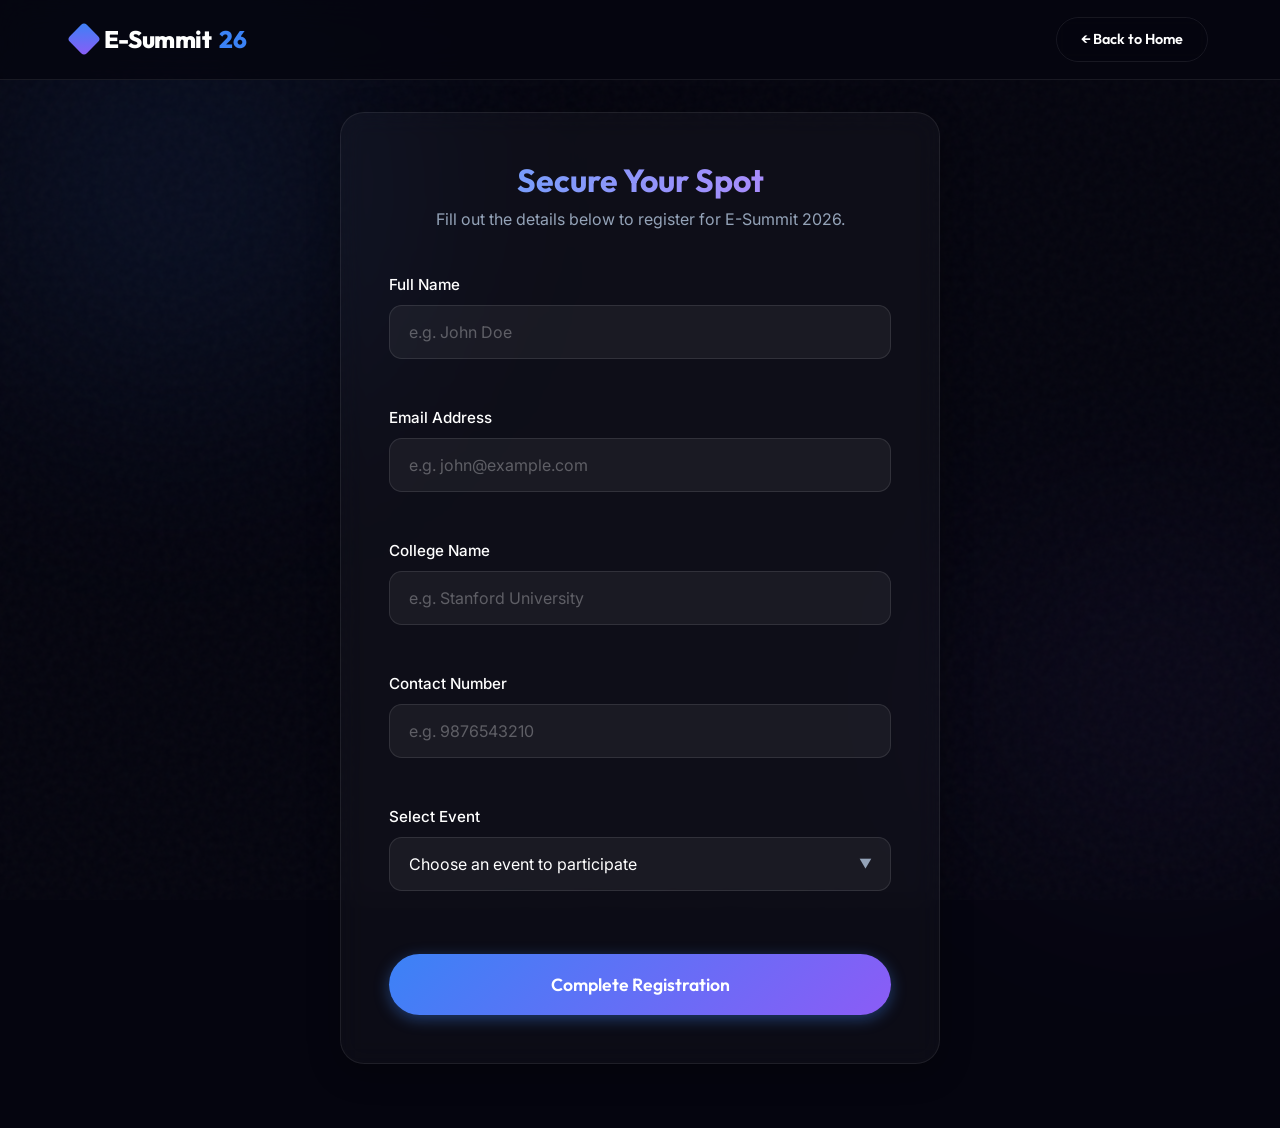
==== registration.html @ 94ea74d1 "Add files via upload" ====
<!DOCTYPE html>
<html lang="en">
<head>
    <meta charset="UTF-8">
    <meta name="viewport" content="width=device-width, initial-scale=1.0">
    <title>Register | E-Summit 2026</title>
    <meta name="description" content="Register for E-Summit 2026 to join the ultimate Entrepreneurship Summit.">
    <link rel="preconnect" href="https://fonts.googleapis.com">
    <link rel="preconnect" href="https://fonts.gstatic.com" crossorigin>
    <link href="https://fonts.googleapis.com/css2?family=Outfit:wght@300;400;500;600;700;800&family=Inter:wght@400;500;600&display=swap" rel="stylesheet">
    <link rel="stylesheet" href="style.css">
    <link rel="stylesheet" href="registration.css">
</head>
<body class="registration-page">
    <!-- Background Elements -->
    <div class="bg-gradient-orb orb-1"></div>
    <div class="bg-gradient-orb orb-2"></div>
    <div class="bg-noise"></div>

    <nav id="navbar" class="scrolled">
        <div class="container nav-container">
            <a href="index.html" class="logo">
                <div class="logo-icon"></div>
                E-Summit<span>26</span>
            </a>
            <a href="index.html" class="btn btn-outline back-btn">
                &larr; Back to Home
            </a>
        </div>
    </nav>

    <main class="registration-main">
        <div class="container form-container-wrapper">
            <div class="glass form-card animate-fade-in">
                <div class="form-header">
                    <h2>Secure Your Spot</h2>
                    <p>Fill out the details below to register for E-Summit 2026.</p>
                </div>

                <div id="successMessage" class="success-message hidden">
                    <div class="success-icon">
                        <svg xmlns="http://www.w3.org/2000/svg" width="48" height="48" fill="currentColor" viewBox="0 0 256 256"><path d="M128,24A104,104,0,1,0,232,128,104.11,104.11,0,0,0,128,24Zm45.66,85.66-56,56a8,8,0,0,1-11.32,0l-24-24a8,8,0,0,1,11.32-11.32L112,148.69l50.34-50.35a8,8,0,0,1,11.32,11.32Z"></path></svg>
                    </div>
                    <h3>Registration Successful!</h3>
                    <p>Thank you for registering for E-Summit 2026. We've sent a confirmation email to you.</p>
                    <a href="index.html" class="btn btn-primary mt-4">Return Home</a>
                </div>

                <form id="registrationForm" class="registration-form" novalidate>
                    <!-- Full Name -->
                    <div class="form-group">
                        <label for="fullName">Full Name</label>
                        <input type="text" id="fullName" name="fullName" placeholder="e.g. John Doe" autocomplete="name">
                        <span class="error-msg" id="fullNameError"></span>
                    </div>

                    <!-- Email Address -->
                    <div class="form-group">
                        <label for="email">Email Address</label>
                        <input type="email" id="email" name="email" placeholder="e.g. john@example.com" autocomplete="email">
                        <span class="error-msg" id="emailError"></span>
                    </div>

                    <!-- College Name -->
                    <div class="form-group">
                        <label for="college">College Name</label>
                        <input type="text" id="college" name="college" placeholder="e.g. Stanford University">
                        <span class="error-msg" id="collegeError"></span>
                    </div>

                    <!-- Contact Number -->
                    <div class="form-group">
                        <label for="contact">Contact Number</label>
                        <input type="tel" id="contact" name="contact" placeholder="e.g. 9876543210" maxlength="10">
                        <span class="error-msg" id="contactError"></span>
                    </div>

                    <!-- Event Selection -->
                    <div class="form-group">
                        <label for="eventSelect">Select Event</label>
                        <div class="custom-select-wrapper">
                            <select id="eventSelect" name="eventSelect">
                                <option value="" disabled selected>Choose an event to participate</option>
                                <option value="startup_pitching">Startup Pitching</option>
                                <option value="workshop">Workshop</option>
                                <option value="networking">Networking Session</option>
                                <option value="competition">Competition</option>
                            </select>
                        </div>
                        <span class="error-msg" id="eventSelectError"></span>
                    </div>

                    <button type="submit" class="btn btn-primary submit-btn">Complete Registration</button>
                </form>
            </div>
        </div>
    </main>

    <script src="registration.js"></script>
</body>
</html>
---- style.css ----
/* CSS Variables for Theming */
:root {
    --bg-color: #05050f;
    --text-primary: #ffffff;
    --text-secondary: #94a3b8;
    --primary-color: #3b82f6;
    --secondary-color: #8b5cf6;
    --accent-color: #d946ef;
    
    --gradient-1: linear-gradient(135deg, var(--primary-color), var(--secondary-color));
    --gradient-2: linear-gradient(135deg, var(--secondary-color), var(--accent-color));
    --gradient-text: linear-gradient(to right, #60a5fa, #c084fc);
    
    --glass-bg: rgba(255, 255, 255, 0.03);
    --glass-border: rgba(255, 255, 255, 0.08);
    --glass-hover: rgba(255, 255, 255, 0.08);
    
    --font-heading: 'Outfit', sans-serif;
    --font-body: 'Inter', sans-serif;
    
    --nav-height: 80px;
}

/* Reset & Base Styles */
* {
    margin: 0;
    padding: 0;
    box-sizing: border-box;
}

html {
    scroll-behavior: smooth;
    font-size: 16px;
}

body {
    font-family: var(--font-body);
    background-color: var(--bg-color);
    color: var(--text-primary);
    line-height: 1.6;
    overflow-x: hidden;
    position: relative;
}

a {
    text-decoration: none;
    color: inherit;
}

ul {
    list-style: none;
}

img {
    max-width: 100%;
    height: auto;
    display: block;
}

/* Background Effects */
.bg-gradient-orb {
    position: absolute;
    border-radius: 50%;
    filter: blur(120px);
    z-index: -1;
    opacity: 0.5;
}

.orb-1 {
    top: -10%;
    left: -10%;
    width: 600px;
    height: 600px;
    background: radial-gradient(circle, rgba(59, 130, 246, 0.3) 0%, rgba(5, 5, 15, 0) 70%);
    animation: float 8s ease-in-out infinite;
}

.orb-2 {
    top: 40%;
    right: -10%;
    width: 500px;
    height: 500px;
    background: radial-gradient(circle, rgba(139, 92, 246, 0.2) 0%, rgba(5, 5, 15, 0) 70%);
    animation: float 10s ease-in-out infinite;
    animation-delay: 1s;
}

.bg-noise {
    position: fixed;
    top: 0;
    left: 0;
    width: 100%;
    height: 100%;
    background: url('data:image/svg+xml,%3Csvg viewBox="0 0 200 200" xmlns="http://www.w3.org/2000/svg"%3E%3Cfilter id="noiseFilter"%3E%3CfeTurbulence type="fractalNoise" baseFrequency="0.65" numOctaves="3" stitchTiles="stitch"/%3E%3C/filter%3E%3Crect width="100%25" height="100%25" filter="url(%23noiseFilter)"/%3E%3C/svg%3E');
    opacity: 0.03;
    z-index: -1;
    pointer-events: none;
}

/* Layout Utilities */
.container {
    max-width: 1200px;
    margin: 0 auto;
    padding: 0 2rem;
}

.section-padding {
    padding: 6rem 0;
}

.glass {
    background: var(--glass-bg);
    backdrop-filter: blur(12px);
    -webkit-backdrop-filter: blur(12px);
    border: 1px solid var(--glass-border);
    border-radius: 1.5rem;
    box-shadow: 0 8px 32px 0 rgba(0, 0, 0, 0.3);
}

.gradient-text {
    background: var(--gradient-text);
    -webkit-background-clip: text;
    -webkit-text-fill-color: transparent;
    background-clip: text;
}

/* Typography */
h1, h2, h3, h4 {
    font-family: var(--font-heading);
    font-weight: 700;
    line-height: 1.2;
}

.section-header {
    text-align: center;
    margin-bottom: 4rem;
}

.section-title {
    font-size: 2.5rem;
    margin-bottom: 1rem;
}

.section-subtitle {
    color: var(--text-secondary);
    font-size: 1.1rem;
}

/* Buttons */
.btn {
    display: inline-flex;
    align-items: center;
    justify-content: center;
    padding: 0.8rem 2rem;
    font-family: var(--font-heading);
    font-weight: 600;
    border-radius: 2rem;
    transition: all 0.3s ease;
    cursor: pointer;
    font-size: 1rem;
    border: none;
}

.btn-primary {
    background: var(--gradient-1);
    color: white;
    box-shadow: 0 4px 15px rgba(59, 130, 246, 0.4);
}

.btn-primary:hover {
    transform: translateY(-3px) scale(1.05);
    box-shadow: 0 8px 25px rgba(59, 130, 246, 0.8);
}

.btn-outline {
    background: transparent;
    color: var(--text-primary);
    border: 1px solid var(--glass-border);
    backdrop-filter: blur(4px);
}

.btn-outline:hover {
    background: var(--glass-hover);
    transform: translateY(-3px) scale(1.05);
}

.btn-large {
    padding: 1rem 3rem;
    font-size: 1.1rem;
}

/* Navbar */
nav {
    position: fixed;
    top: 0;
    left: 0;
    width: 100%;
    height: var(--nav-height);
    z-index: 1000;
    transition: all 0.3s ease;
}

nav.scrolled {
    background: rgba(5, 5, 15, 0.8);
    backdrop-filter: blur(16px);
    border-bottom: 1px solid var(--glass-border);
}

.nav-container {
    display: flex;
    justify-content: space-between;
    align-items: center;
    height: 100%;
}

.logo {
    display: flex;
    align-items: center;
    gap: 0.5rem;
    font-family: var(--font-heading);
    font-size: 1.5rem;
    font-weight: 800;
    letter-spacing: -0.5px;
    transition: all 0.3s ease;
}

.logo:hover {
    transform: scale(1.05);
}

.logo span {
    color: var(--primary-color);
}

.logo-icon {
    width: 24px;
    height: 24px;
    background: var(--gradient-1);
    border-radius: 4px;
    transform: rotate(45deg);
    transition: all 0.3s ease;
}

.logo:hover .logo-icon {
    animation: rotate 2s linear infinite;
}

.nav-links {
    display: flex;
    gap: 2.5rem;
}

.nav-link {
    font-size: 0.95rem;
    font-weight: 500;
    color: var(--text-secondary);
    transition: color 0.3s ease;
    position: relative;
}

.nav-link:hover, .nav-link.active {
    color: var(--text-primary);
}

.nav-link::after {
    content: '';
    position: absolute;
    bottom: -4px;
    left: 0;
    width: 0%;
    height: 2px;
    background: var(--primary-color);
    transition: width 0.4s cubic-bezier(0.16, 1, 0.3, 1);
}

.nav-link:hover::after, .nav-link.active::after {
    width: 100%;
}

.hamburger {
    display: none;
    cursor: pointer;
    flex-direction: column;
    gap: 6px;
}

.hamburger .bar {
    width: 28px;
    height: 2px;
    background-color: var(--text-primary);
    transition: all 0.3s ease;
}

/* Hero Section */
.hero {
    min-height: 100vh;
    display: flex;
    align-items: center;
    position: relative;
    padding-top: var(--nav-height);
}

.hero-content {
    max-width: 800px;
    margin: 0 auto;
    text-align: center;
}

.badge {
    display: inline-block;
    padding: 0.4rem 1.2rem;
    background: var(--glass-bg);
    border: 1px solid var(--glass-border);
    border-radius: 2rem;
    font-size: 0.85rem;
    font-weight: 600;
    color: var(--primary-color);
    margin-bottom: 1.5rem;
    text-transform: uppercase;
    letter-spacing: 1px;
    animation: fadeInUp 0.8s cubic-bezier(0.16, 1, 0.3, 1);
}

.hero-title {
    font-size: clamp(3rem, 8vw, 5.5rem);
    margin-bottom: 0.5rem;
    letter-spacing: -1px;
    animation: slideInUp 1s cubic-bezier(0.16, 1, 0.3, 1);
}

@keyframes slideInUp {
    from {
        opacity: 0;
        transform: translateY(30px);
    }
    to {
        opacity: 1;
        transform: translateY(0);
    }
}

.hero-tagline {
    font-size: clamp(1.5rem, 4vw, 2.5rem);
    color: var(--text-secondary);
    font-weight: 400;
    margin-bottom: 1.5rem;
}

.hero-desc {
    font-size: 1.1rem;
    color: var(--text-secondary);
    margin-bottom: 2.5rem;
    max-width: 600px;
    margin-left: auto;
    margin-right: auto;
}

.hero-buttons {
    display: flex;
    gap: 1rem;
    justify-content: center;
}

/* About Section */
.about-grid {
    display: grid;
    grid-template-columns: repeat(auto-fit, minmax(300px, 1fr));
    gap: 2rem;
}

.about-card {
    padding: 2.5rem;
    transition: transform 0.3s ease, background 0.3s ease, box-shadow 0.3s ease;
}

.about-card:hover {
    transform: translateY(-8px);
    background: var(--glass-hover);
    box-shadow: 0 10px 30px rgba(59, 130, 246, 0.2);
}

.about-icon {
    width: 60px;
    height: 60px;
    background: rgba(59, 130, 246, 0.1);
    color: var(--primary-color);
    border-radius: 12px;
    display: flex;
    align-items: center;
    justify-content: center;
    margin-bottom: 1.5rem;
    transition: all 0.3s ease;
}

.about-card:hover .about-icon {
    background: rgba(59, 130, 246, 0.2);
    animation: float 2s ease-in-out infinite;
}

.about-card h3 {
    font-size: 1.5rem;
    margin-bottom: 1rem;
}

.about-card p {
    color: var(--text-secondary);
}

/* Highlights Section */
.highlights-grid {
    display: grid;
    grid-template-columns: repeat(auto-fit, minmax(250px, 1fr));
    gap: 2rem;
}

.highlight-card {
    padding: 2.5rem 2rem;
    text-align: center;
    transition: all 0.3s ease;
}

.highlight-card:hover {
    transform: translateY(-12px);
    border-color: rgba(139, 92, 246, 0.3);
    box-shadow: 0 15px 50px rgba(139, 92, 246, 0.2);
}

.highlight-icon {
    width: 80px;
    height: 80px;
    margin: 0 auto 1.5rem;
    background: var(--gradient-2);
    border-radius: 50%;
    display: flex;
    align-items: center;
    justify-content: center;
    color: white;
    transition: all 0.6s ease;
}

.highlight-card:hover .highlight-icon {
    transform: rotate(360deg) scale(1.1);
}

.highlight-card h3 {
    margin-bottom: 1rem;
    font-size: 1.3rem;
}

.highlight-card p {
    color: var(--text-secondary);
    font-size: 0.95rem;
}

/* Speakers Section */
.speakers-grid {
    display: grid;
    grid-template-columns: repeat(auto-fit, minmax(260px, 1fr));
    gap: 2rem;
}

.speaker-card {
    overflow: hidden;
    transition: transform 0.3s ease, box-shadow 0.3s ease;
}

.speaker-card:hover {
    transform: translateY(-8px);
    box-shadow: 0 15px 40px rgba(139, 92, 246, 0.15);
}

.speaker-img-wrapper {
    height: 300px;
    width: 100%;
    background: rgba(255, 255, 255, 0.05);
    position: relative;
    overflow: hidden;
}

.speaker-placeholder {
    width: 100%;
    height: 100%;
    background-size: cover;
    background-position: center;
    transition: transform 0.5s ease;
}

/* Placeholder backgrounds (Since no real images are provided) */
.img-placeholder-1 { background-image: linear-gradient(to bottom, transparent, rgba(5,5,15,0.8)), url('https://images.unsplash.com/photo-1560250097-0b93528c311a?auto=format&fit=crop&q=80&w=400&h=500'); }
.img-placeholder-2 { background-image: linear-gradient(to bottom, transparent, rgba(5,5,15,0.8)), url('https://images.unsplash.com/photo-1573496359142-b8d87734a5a2?auto=format&fit=crop&q=80&w=400&h=500'); }
.img-placeholder-3 { background-image: linear-gradient(to bottom, transparent, rgba(5,5,15,0.8)), url('https://images.unsplash.com/photo-1519085360753-af0119f7cbe7?auto=format&fit=crop&q=80&w=400&h=500'); }
.img-placeholder-4 { background-image: linear-gradient(to bottom, transparent, rgba(5,5,15,0.8)), url('https://images.unsplash.com/photo-1580489944761-15a19d654956?auto=format&fit=crop&q=80&w=400&h=500'); }


.speaker-card:hover .speaker-placeholder {
    transform: scale(1.05);
}

.speaker-info {
    padding: 1.5rem;
}

.speaker-info h3 {
    font-size: 1.25rem;
    margin-bottom: 0.2rem;
}

.speaker-designation {
    color: var(--primary-color);
    font-size: 0.9rem;
    font-weight: 500;
    margin-bottom: 0.8rem;
}

.speaker-desc {
    color: var(--text-secondary);
    font-size: 0.9rem;
}

/* Timeline Section */
.timeline {
    position: relative;
    max-width: 800px;
    margin: 0 auto;
}

.timeline::before {
    content: '';
    position: absolute;
    top: 0;
    left: 20px;
    height: 100%;
    width: 2px;
    background: var(--glass-border);
}

.timeline-item {
    position: relative;
    padding-left: 60px;
    margin-bottom: 3rem;
}

.timeline-item:last-child {
    margin-bottom: 0;
}

.timeline-dot {
    position: absolute;
    left: 12px;
    top: 5px;
    width: 18px;
    height: 18px;
    background: var(--bg-color);
    border: 3px solid var(--secondary-color);
    border-radius: 50%;
    z-index: 2;
    box-shadow: 0 0 10px rgba(139, 92, 246, 0.5);
    animation: glow 2s ease-in-out infinite;
}

.timeline-content {
    padding: 1.5rem;
}

.timeline-time {
    display: inline-block;
    color: var(--accent-color);
    font-size: 0.85rem;
    font-weight: 600;
    margin-bottom: 0.5rem;
    letter-spacing: 1px;
    text-transform: uppercase;
}

.timeline-content h3 {
    font-size: 1.25rem;
    margin-bottom: 0.5rem;
}

.timeline-content p {
    color: var(--text-secondary);
}

/* Statistics Section */
.stats-grid {
    display: grid;
    grid-template-columns: repeat(auto-fit, minmax(200px, 1fr));
    gap: 2rem;
}

.stat-card {
    padding: 2.5rem 1.5rem;
    text-align: center;
}

.stat-number {
    display: inline-block;
    font-size: 3.5rem;
    font-weight: 800;
    background: var(--gradient-1);
    -webkit-background-clip: text;
    -webkit-text-fill-color: transparent;
    background-clip: text;
    line-height: 1;
}

.stat-plus {
    font-size: 2.5rem;
    font-weight: 800;
    color: var(--primary-color);
}

.stat-label {
    margin-top: 0.5rem;
    color: var(--text-secondary);
    font-size: 1.1rem;
    font-weight: 500;
}

/* CTA Section */
.cta-box {
    text-align: center;
    padding: 4rem 2rem;
    position: relative;
    overflow: hidden;
}

.cta-box::before {
    content: '';
    position: absolute;
    top: -50%;
    left: -50%;
    width: 200%;
    height: 200%;
    background: radial-gradient(circle, rgba(217, 70, 239, 0.1) 0%, transparent 50%);
    z-index: -1;
    animation: float 8s ease-in-out infinite;
}

.cta-box h2 {
    font-size: 2.5rem;
    margin-bottom: 1rem;
}

.cta-box p {
    color: var(--text-secondary);
    font-size: 1.1rem;
    margin-bottom: 2rem;
    max-width: 600px;
    margin-left: auto;
    margin-right: auto;
}

/* Footer */
.footer {
    background: rgba(0, 0, 0, 0.3);
    border-top: 1px solid var(--glass-border);
    padding: 4rem 0 2rem;
}

.footer-top {
    display: grid;
    grid-template-columns: repeat(auto-fit, minmax(250px, 1fr));
    gap: 3rem;
    margin-bottom: 3rem;
}

.footer-brand h2 {
    font-size: 2rem;
    margin-bottom: 0.5rem;
}

.footer-brand p {
    color: var(--text-secondary);
}

.footer-contact h3, .footer-social h3 {
    font-size: 1.2rem;
    margin-bottom: 1rem;
}

.footer-contact p {
    color: var(--text-secondary);
    margin-bottom: 0.5rem;
}

.footer-contact a:hover {
    color: var(--primary-color);
}

.social-icons {
    display: flex;
    gap: 1rem;
}

.social-icon {
    width: 40px;
    height: 40px;
    border-radius: 50%;
    background: var(--glass-bg);
    border: 1px solid var(--glass-border);
    display: flex;
    align-items: center;
    justify-content: center;
    color: var(--text-secondary);
    transition: all 0.3s ease;
}

.social-icon:hover {
    color: white;
    background: var(--gradient-1);
    border-color: transparent;
    transform: translateY(-5px) scale(1.1);
    animation: bounce 0.6s ease-out;
}

.footer-bottom {
    text-align: center;
    padding-top: 2rem;
    border-top: 1px solid var(--glass-border);
    color: var(--text-secondary);
    font-size: 0.9rem;
}

/* Keyframe Animations */
@keyframes fadeInUp {
    from {
        opacity: 0;
        transform: translateY(40px);
    }
    to {
        opacity: 1;
        transform: translateY(0);
    }
}

@keyframes slideInLeft {
    from {
        opacity: 0;
        transform: translateX(-40px);
    }
    to {
        opacity: 1;
        transform: translateX(0);
    }
}

@keyframes slideInRight {
    from {
        opacity: 0;
        transform: translateX(40px);
    }
    to {
        opacity: 1;
        transform: translateX(0);
    }
}

@keyframes float {
    0%, 100% {
        transform: translateY(0px);
    }
    50% {
        transform: translateY(-20px);
    }
}

@keyframes floatSlow {
    0%, 100% {
        transform: translateY(0px);
    }
    50% {
        transform: translateY(-15px);
    }
}

@keyframes pulse {
    0%, 100% {
        opacity: 1;
    }
    50% {
        opacity: 0.7;
    }
}

@keyframes rotate360 {
    from {
        transform: rotate(0deg);
    }
    to {
        transform: rotate(360deg);
    }
}

@keyframes glow {
    0%, 100% {
        box-shadow: 0 0 10px rgba(59, 130, 246, 0.5);
    }
    50% {
        box-shadow: 0 0 20px rgba(59, 130, 246, 0.8);
    }
}

@keyframes scaleIn {
    from {
        opacity: 0;
        transform: scale(0.9);
    }
    to {
        opacity: 1;
        transform: scale(1);
    }
}

@keyframes bounce {
    0%, 100% {
        transform: translateY(0);
    }
    50% {
        transform: translateY(-10px);
    }
}

@keyframes shimmer {
    0% {
        background-position: -1000px 0;
    }
    100% {
        background-position: 1000px 0;
    }
}

/* Animations Classes */
.animate-on-scroll {
    opacity: 0;
    visibility: hidden;
    transition: all 0.8s cubic-bezier(0.16, 1, 0.3, 1);
    will-change: transform, opacity;
}

.animate-on-scroll.is-visible {
    opacity: 1;
    visibility: visible;
}

.fade-in {
    transform: translateY(20px);
}

.fade-in.is-visible {
    transform: translateY(0);
}

.slide-up {
    transform: translateY(40px);
}

.slide-up.is-visible {
    transform: translateY(0);
}

.scale-up {
    transform: scale(0.9);
}

.scale-up.is-visible {
    transform: scale(1);
}

/* Additional Animation Classes */
.float {
    animation: float 3s ease-in-out infinite;
}

.float-slow {
    animation: floatSlow 4s ease-in-out infinite;
}

.pulse {
    animation: pulse 2s ease-in-out infinite;
}

.rotate {
    animation: rotate360 8s linear infinite;
}

.glow {
    animation: glow 2s ease-in-out infinite;
}

.bounce {
    animation: bounce 2s ease-in-out infinite;
}

.slide-in-left {
    animation: slideInLeft 0.8s cubic-bezier(0.16, 1, 0.3, 1);
}

.slide-in-right {
    animation: slideInRight 0.8s cubic-bezier(0.16, 1, 0.3, 1);
}

.scale-in {
    animation: scaleIn 0.8s cubic-bezier(0.16, 1, 0.3, 1);
}

.scale-in {
    animation: scaleIn 0.8s cubic-bezier(0.16, 1, 0.3, 1);
}

/* Staggered Animation Delays */
.delay-1 {
    animation-delay: 0.1s;
}

.delay-2 {
    animation-delay: 0.2s;
}

.delay-3 {
    animation-delay: 0.3s;
}

.delay-4 {
    animation-delay: 0.4s;
}

.delay-5 {
    animation-delay: 0.5s;
}

/* Hero Section Button Animations */
.hero-buttons .btn:first-child {
    animation: slideInUp 1s cubic-bezier(0.16, 1, 0.3, 1) 0.3s backwards;
}

.hero-buttons .btn:last-child {
    animation: slideInUp 1s cubic-bezier(0.16, 1, 0.3, 1) 0.4s backwards;
}

/* Responsive Design & Media Queries */

/* Tablet & Smaller Laptops */
@media (max-width: 992px) {
    .hero-title {
        font-size: 3.5rem;
    }
    
    .nav-links {
        gap: 1.5rem;
    }
}

/* Tablet & Mobile (max 768px) */
@media (max-width: 768px) {
    .hamburger {
        display: flex;
    }

    .nav-links {
        position: fixed;
        left: -100%;
        top: var(--nav-height);
        flex-direction: column;
        background: rgba(5, 5, 15, 0.98);
        backdrop-filter: blur(15px);
        width: 100%;
        height: calc(100vh - var(--nav-height));
        text-align: center;
        transition: 0.4s ease-in-out;
        padding-top: 2rem;
        border-top: 1px solid var(--glass-border);
        overflow-y: auto; /* Enable scrolling if menu is too long */
    }

    .nav-links.active {
        left: 0;
    }

    .nav-links li {
        margin: 1.5rem 0;
    }

    /* Make the CTA button in the nav larger and distinct on mobile */
    .nav-links .btn {
        display: inline-block;
        padding: 0.8rem 2rem !important;
        font-size: 1.1rem !important;
        margin-top: 1rem;
    }

    .hamburger.active .bar:nth-child(2) {
        opacity: 0;
    }

    .hamburger.active .bar:nth-child(1) {
        transform: translateY(8px) rotate(45deg);
    }

    .hamburger.active .bar:nth-child(3) {
        transform: translateY(-8px) rotate(-45deg);
    }

    .hero-content {
        padding-top: 2rem;
    }

    .hero-buttons {
        flex-direction: column;
        gap: 1rem;
    }

    .hero-buttons .btn {
        width: 100%;
    }

    .section-title {
        font-size: 2.2rem;
    }
    
    .timeline::before {
        left: 15px;
    }
    
    .timeline-dot {
        left: 7px;
    }
    
    .timeline-item {
        padding-left: 45px;
    }

    /* Ensure vertical stacking of cards */
    .about-grid, .highlights-grid, .speakers-grid, .stats-grid {
        grid-template-columns: 1fr;
    }

    .footer-top {
        grid-template-columns: 1fr;
        text-align: center;
    }

    .social-icons {
        justify-content: center;
    }
}

/* Small Mobile Devices (max 480px) */
@media (max-width: 480px) {
    .container {
        padding: 0 1.5rem; /* Reduce side padding for more screen real estate */
    }

    .section-padding {
        padding: 4rem 0;
    }
    
    .hero-title {
        font-size: 2.5rem;
    }
    
    .hero-tagline {
        font-size: 1.5rem;
    }

    .hero-desc {
        font-size: 1rem;
    }

    .stat-number {
        font-size: 2.5rem;
    }

    .cta-box {
        padding: 3rem 1.5rem;
    }

    .cta-box h2 {
        font-size: 2rem;
    }
}
---- registration.css ----
/* Registration Page Specific Styles */
.registration-page {
    display: flex;
    flex-direction: column;
    min-height: 100vh;
}

.back-btn {
    font-size: 0.9rem;
    padding: 0.6rem 1.5rem;
}

.registration-main {
    flex: 1;
    display: flex;
    align-items: center;
    justify-content: center;
    padding: calc(var(--nav-height) + 2rem) 0 4rem;
}

.form-container-wrapper {
    width: 100%;
    display: flex;
    justify-content: center;
}

.form-card {
    width: 100%;
    max-width: 600px;
    padding: 3rem;
    position: relative;
    overflow: hidden;
}

.form-header {
    text-align: center;
    margin-bottom: 2.5rem;
}

.form-header h2 {
    font-size: 2rem;
    margin-bottom: 0.5rem;
    background: var(--gradient-text);
    -webkit-background-clip: text;
    -webkit-text-fill-color: transparent;
    background-clip: text;
}

.form-header p {
    color: var(--text-secondary);
}

/* Form Groups and Inputs */
.form-group {
    margin-bottom: 1.5rem;
    display: flex;
    flex-direction: column;
}

label {
    font-weight: 500;
    margin-bottom: 0.5rem;
    font-size: 0.95rem;
    color: var(--text-primary);
}

input[type="text"],
input[type="email"],
input[type="tel"],
select {
    width: 100%;
    padding: 1rem 1.2rem;
    background: rgba(255, 255, 255, 0.05);
    border: 1px solid rgba(255, 255, 255, 0.1);
    border-radius: 0.8rem;
    color: var(--text-primary);
    font-family: var(--font-body);
    font-size: 1rem;
    transition: all 0.3s ease;
    outline: none;
}

input::placeholder {
    color: rgba(255, 255, 255, 0.3);
}

input:focus, select:focus {
    background: rgba(255, 255, 255, 0.08);
    border-color: var(--primary-color);
    box-shadow: 0 0 0 3px rgba(59, 130, 246, 0.2);
}

.custom-select-wrapper {
    position: relative;
}

.custom-select-wrapper::after {
    content: '▼';
    font-size: 0.8rem;
    position: absolute;
    right: 1.2rem;
    top: 50%;
    transform: translateY(-50%);
    color: var(--text-secondary);
    pointer-events: none;
}

select {
    appearance: none;
    -webkit-appearance: none;
    cursor: pointer;
}

select option {
    background-color: var(--bg-color);
    color: var(--text-primary);
}

select:invalid, select option[value=""] {
    color: rgba(255, 255, 255, 0.3);
}

/* Validation States */
input.invalid, select.invalid {
    border-color: #ef4444;
}

input.invalid:focus, select.invalid:focus {
    box-shadow: 0 0 0 3px rgba(239, 68, 68, 0.2);
}

input.valid, select.valid {
    border-color: #10b981;
}

.error-msg {
    color: #ef4444;
    font-size: 0.85rem;
    margin-top: 0.4rem;
    min-height: 1.2em; /* Keep space even when empty to avoid layout shift */
    display: block;
}

.submit-btn {
    width: 100%;
    margin-top: 1rem;
    padding: 1.2rem;
    font-size: 1.1rem;
}

/* Success Message */
.success-message {
    text-align: center;
    padding: 2rem 0;
}

.success-message.hidden {
    display: none;
}

.success-icon {
    width: 80px;
    height: 80px;
    background: rgba(16, 185, 129, 0.1);
    color: #10b981;
    border-radius: 50%;
    display: flex;
    align-items: center;
    justify-content: center;
    margin: 0 auto 1.5rem;
}

.success-message h3 {
    font-size: 1.8rem;
    margin-bottom: 1rem;
    color: #10b981;
}

.success-message p {
    color: var(--text-secondary);
    font-size: 1.1rem;
}

.mt-4 {
    margin-top: 2rem;
}

/* Animations */
.animate-fade-in {
    animation: fadeIn 0.8s ease forwards;
}

@keyframes fadeIn {
    from {
        opacity: 0;
        transform: translateY(20px);
    }
    to {
        opacity: 1;
        transform: translateY(0);
    }
}

/* Responsive */
@media (max-width: 768px) {
    .registration-main {
        padding: calc(var(--nav-height) + 1rem) 0 2rem;
    }

    .form-card {
        padding: 2.5rem 2rem;
    }
    
    .form-header h2 {
        font-size: 1.8rem;
    }
}

@media (max-width: 480px) {
    .form-card {
        padding: 2rem 1.2rem;
    }

    .form-header h2 {
        font-size: 1.6rem;
    }

    input[type="text"],
    input[type="email"],
    input[type="tel"],
    select {
        padding: 0.9rem 1rem;
        font-size: 0.95rem;
    }

    .submit-btn {
        padding: 1rem;
        font-size: 1rem;
    }
}
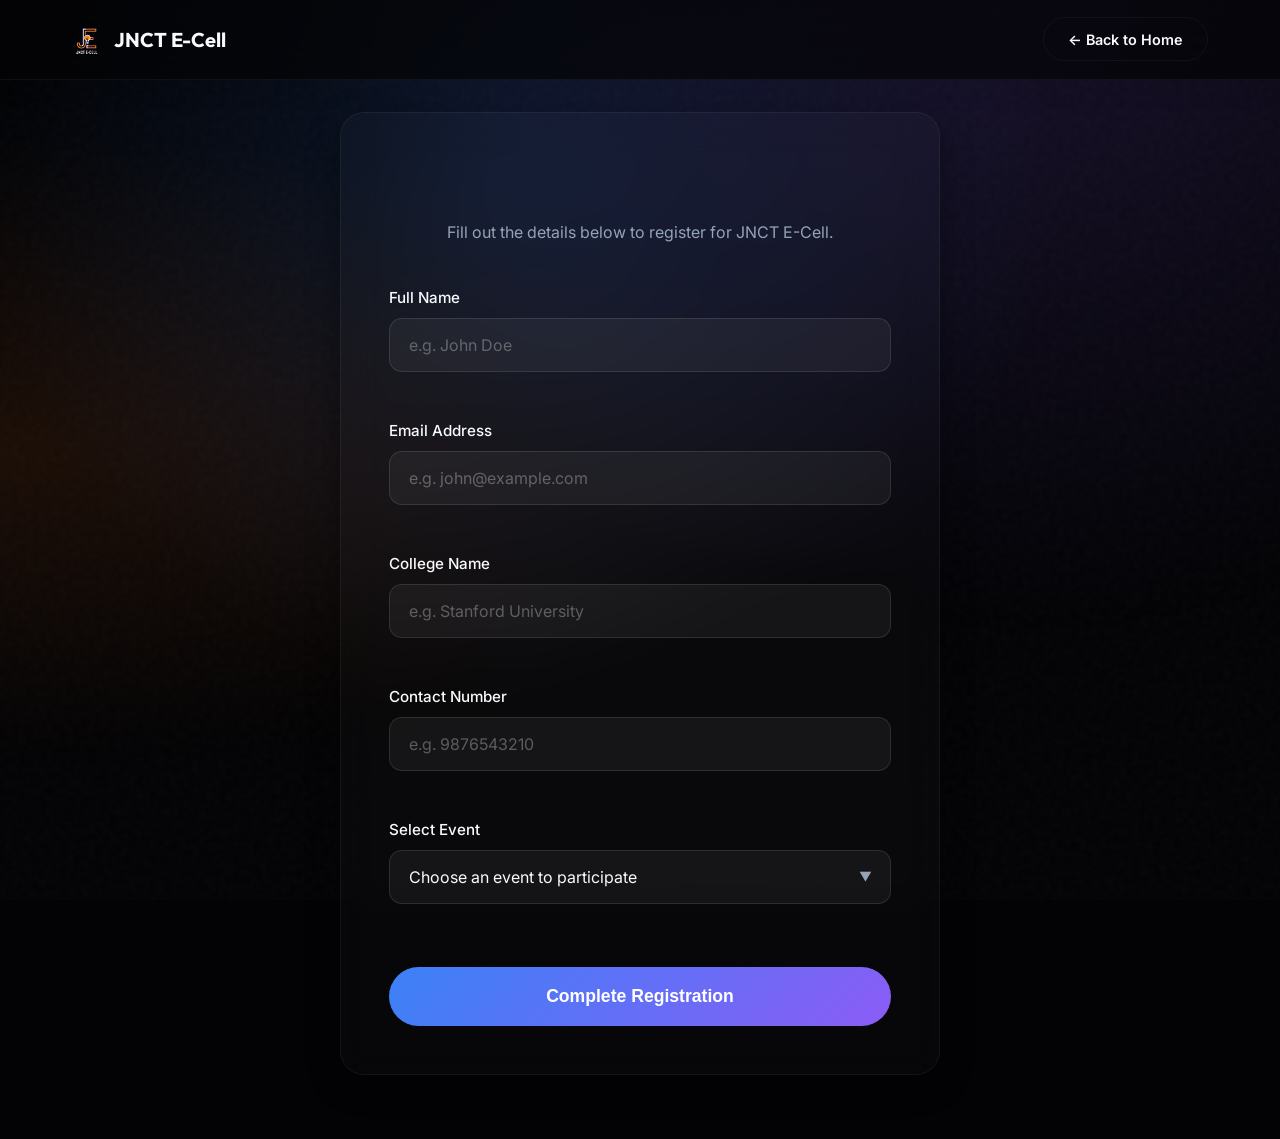
==== commit 7df47d42: "Add files via upload Updated JNCT E-Cell Website" ====
--- a/registration.html
+++ b/registration.html
@@ -3,8 +3,8 @@
 <head>
     <meta charset="UTF-8">
     <meta name="viewport" content="width=device-width, initial-scale=1.0">
-    <title>Register | E-Summit 2026</title>
-    <meta name="description" content="Register for E-Summit 2026 to join the ultimate Entrepreneurship Summit.">
+    <title>Register | JNCT E-Cell</title>
+    <meta name="description" content="Register for JNCT E-Cell to join the ultimate Entrepreneurship Summit.">
     <link rel="preconnect" href="https://fonts.googleapis.com">
     <link rel="preconnect" href="https://fonts.gstatic.com" crossorigin>
     <link href="https://fonts.googleapis.com/css2?family=Outfit:wght@300;400;500;600;700;800&family=Inter:wght@400;500;600&display=swap" rel="stylesheet">
@@ -12,16 +12,15 @@
     <link rel="stylesheet" href="registration.css">
 </head>
 <body class="registration-page">
-    <!-- Background Elements -->
-    <div class="bg-gradient-orb orb-1"></div>
-    <div class="bg-gradient-orb orb-2"></div>
+    <!-- Premium Gradient Background -->
+    <div class="bg-gradient-mesh"></div>
     <div class="bg-noise"></div>
 
     <nav id="navbar" class="scrolled">
         <div class="container nav-container">
             <a href="index.html" class="logo">
-                <div class="logo-icon"></div>
-                E-Summit<span>26</span>
+                <img src="logo.png" alt="JNCT E-Cell Logo" class="ecell-logo">
+                JNCT E-Cell
             </a>
             <a href="index.html" class="btn btn-outline back-btn">
                 &larr; Back to Home
@@ -34,7 +33,7 @@
             <div class="glass form-card animate-fade-in">
                 <div class="form-header">
                     <h2>Secure Your Spot</h2>
-                    <p>Fill out the details below to register for E-Summit 2026.</p>
+                    <p>Fill out the details below to register for JNCT E-Cell.</p>
                 </div>
 
                 <div id="successMessage" class="success-message hidden">
@@ -42,7 +41,7 @@
                         <svg xmlns="http://www.w3.org/2000/svg" width="48" height="48" fill="currentColor" viewBox="0 0 256 256"><path d="M128,24A104,104,0,1,0,232,128,104.11,104.11,0,0,0,128,24Zm45.66,85.66-56,56a8,8,0,0,1-11.32,0l-24-24a8,8,0,0,1,11.32-11.32L112,148.69l50.34-50.35a8,8,0,0,1,11.32,11.32Z"></path></svg>
                     </div>
                     <h3>Registration Successful!</h3>
-                    <p>Thank you for registering for E-Summit 2026. We've sent a confirmation email to you.</p>
+                    <p>Thank you for registering for JNCT E-Cell. We've sent a confirmation email to you.</p>
                     <a href="index.html" class="btn btn-primary mt-4">Return Home</a>
                 </div>
 
--- a/style.css
+++ b/style.css
@@ -1,19 +1,20 @@
-/* CSS Variables for Theming */
+/* CSS Variables for Premium Theme */
 :root {
-    --bg-color: #05050f;
-    --text-primary: #ffffff;
+    --bg-color: #030305;
+    --surface-color: #0c0c14;
+    --text-primary: #f8fafc;
     --text-secondary: #94a3b8;
     --primary-color: #3b82f6;
     --secondary-color: #8b5cf6;
-    --accent-color: #d946ef;
+    --accent-color: #f97316;
     
     --gradient-1: linear-gradient(135deg, var(--primary-color), var(--secondary-color));
     --gradient-2: linear-gradient(135deg, var(--secondary-color), var(--accent-color));
-    --gradient-text: linear-gradient(to right, #60a5fa, #c084fc);
     
-    --glass-bg: rgba(255, 255, 255, 0.03);
-    --glass-border: rgba(255, 255, 255, 0.08);
-    --glass-hover: rgba(255, 255, 255, 0.08);
+    --glass-bg: rgba(255, 255, 255, 0.02);
+    --glass-border: rgba(255, 255, 255, 0.05);
+    --glass-hover: rgba(255, 255, 255, 0.06);
+    --glass-shadow: 0 8px 32px 0 rgba(0, 0, 0, 0.4);
     
     --font-heading: 'Outfit', sans-serif;
     --font-body: 'Inter', sans-serif;
@@ -22,17 +23,8 @@
 }
 
 /* Reset & Base Styles */
-* {
-    margin: 0;
-    padding: 0;
-    box-sizing: border-box;
-}
-
-html {
-    scroll-behavior: smooth;
-    font-size: 16px;
-}
-
+* { margin: 0; padding: 0; box-sizing: border-box; }
+html { scroll-behavior: smooth; font-size: 16px; }
 body {
     font-family: var(--font-body);
     background-color: var(--bg-color);
@@ -41,1041 +33,304 @@
     overflow-x: hidden;
     position: relative;
 }
-
-a {
-    text-decoration: none;
-    color: inherit;
-}
-
-ul {
-    list-style: none;
-}
-
-img {
-    max-width: 100%;
-    height: auto;
-    display: block;
-}
-
-/* Background Effects */
-.bg-gradient-orb {
+a { text-decoration: none; color: inherit; }
+ul { list-style: none; }
+img { max-width: 100%; height: auto; display: block; }
+
+/* Backgrounds */
+.bg-gradient-mesh {
+    position: fixed;
+    top: 0; left: 0; width: 100vw; height: 100vh;
+    background: 
+        radial-gradient(at 40% 20%, rgba(59, 130, 246, 0.15) 0px, transparent 50%),
+        radial-gradient(at 80% 0%, rgba(139, 92, 246, 0.15) 0px, transparent 50%),
+        radial-gradient(at 0% 50%, rgba(249, 115, 22, 0.1) 0px, transparent 50%);
+    z-index: -2;
+}
+.bg-noise {
+    position: fixed; top: 0; left: 0; width: 100%; height: 100%;
+    background: url('data:image/svg+xml,%3Csvg viewBox="0 0 200 200" xmlns="http://www.w3.org/2000/svg"%3E%3Cfilter id="noiseFilter"%3E%3CfeTurbulence type="fractalNoise" baseFrequency="0.65" numOctaves="3" stitchTiles="stitch"/%3E%3C/filter%3E%3Crect width="100%25" height="100%25" filter="url(%23noiseFilter)"/%3E%3C/svg%3E');
+    opacity: 0.03; z-index: -1; pointer-events: none;
+}
+.particles { position: absolute; top: 0; left: 0; width: 100%; height: 100%; pointer-events: none; z-index: 0; }
+
+/* Layout Utilities */
+.container { max-width: 1200px; margin: 0 auto; padding: 0 2rem; position: relative; z-index: 2; }
+.section-padding { padding: 8rem 0; }
+.text-center { text-align: center; }
+.mt-4 { margin-top: 2rem; }
+
+/* Premium Glassmorphism */
+.glass {
+    background: var(--glass-bg);
+    backdrop-filter: blur(20px);
+    -webkit-backdrop-filter: blur(20px);
+    border: 1px solid var(--glass-border);
+    border-radius: 24px;
+    box-shadow: var(--glass-shadow);
+    transition: transform 0.4s cubic-bezier(0.22, 1, 0.36, 1), background 0.4s ease;
+}
+.glass:hover {
+    background: var(--glass-hover);
+    transform: translateY(-5px);
+}
+.glass-premium {
+    background: linear-gradient(180deg, rgba(255, 255, 255, 0.03) 0%, rgba(255, 255, 255, 0.01) 100%);
+    backdrop-filter: blur(24px);
+    border: 1px solid rgba(255, 255, 255, 0.08);
+    border-radius: 24px;
+    box-shadow: 0 12px 40px rgba(0, 0, 0, 0.5);
+    transition: transform 0.4s ease, border-color 0.4s ease;
+}
+.glass-premium:hover {
+    transform: translateY(-8px);
+    border-color: rgba(255, 255, 255, 0.2);
+}
+
+/* Typography Elements */
+.section-header { margin-bottom: 4rem; }
+.section-title {
+    font-family: var(--font-heading);
+    font-size: clamp(2.5rem, 5vw, 3.5rem);
+    font-weight: 700;
+    margin-bottom: 1rem;
+    letter-spacing: -1px;
+    background: var(--text-primary);
+    -webkit-background-clip: text;
+    -webkit-text-fill-color: transparent;
+}
+.section-subtitle { font-size: 1.1rem; color: var(--primary-color); font-weight: 500; text-transform: uppercase; letter-spacing: 2px; }
+
+/* Buttons */
+.btn {
+    display: inline-flex; align-items: center; justify-content: center;
+    padding: 0.8rem 2rem; border-radius: 100px;
+    font-weight: 600; font-size: 1rem; cursor: pointer;
+    transition: all 0.4s cubic-bezier(0.22, 1, 0.36, 1);
+    position: relative;
+    overflow: hidden;
+    will-change: transform, box-shadow;
+}
+.btn-outline {
+    background: transparent; color: var(--text-primary);
+    border: 1px solid var(--glass-border);
+}
+.btn-outline:hover { 
+    background: rgba(255,255,255,0.05); 
+    border-color: rgba(255,255,255,0.4); 
+    transform: scale(1.02);
+    box-shadow: 0 0 15px rgba(255,255,255,0.1);
+}
+.btn-primary { background: var(--gradient-1); color: #fff; border: none; }
+.btn-primary:hover { box-shadow: 0 0 25px rgba(59, 130, 246, 0.6); transform: scale(1.02); }
+.btn-glow {
+    background: var(--gradient-1); color: #fff; border: none;
+    box-shadow: 0 0 20px rgba(59, 130, 246, 0.5);
+}
+.btn-glow:hover { box-shadow: 0 0 35px rgba(59, 130, 246, 0.9); transform: scale(1.02); }
+.btn-large { padding: 1rem 3rem; font-size: 1.1rem; }
+
+/* Button Ripple Effect */
+.ripple {
     position: absolute;
     border-radius: 50%;
-    filter: blur(120px);
-    z-index: -1;
-    opacity: 0.5;
-}
-
-.orb-1 {
-    top: -10%;
-    left: -10%;
-    width: 600px;
-    height: 600px;
-    background: radial-gradient(circle, rgba(59, 130, 246, 0.3) 0%, rgba(5, 5, 15, 0) 70%);
-    animation: float 8s ease-in-out infinite;
-}
-
-.orb-2 {
-    top: 40%;
-    right: -10%;
-    width: 500px;
-    height: 500px;
-    background: radial-gradient(circle, rgba(139, 92, 246, 0.2) 0%, rgba(5, 5, 15, 0) 70%);
-    animation: float 10s ease-in-out infinite;
-    animation-delay: 1s;
-}
-
-.bg-noise {
-    position: fixed;
-    top: 0;
-    left: 0;
-    width: 100%;
-    height: 100%;
-    background: url('data:image/svg+xml,%3Csvg viewBox="0 0 200 200" xmlns="http://www.w3.org/2000/svg"%3E%3Cfilter id="noiseFilter"%3E%3CfeTurbulence type="fractalNoise" baseFrequency="0.65" numOctaves="3" stitchTiles="stitch"/%3E%3C/filter%3E%3Crect width="100%25" height="100%25" filter="url(%23noiseFilter)"/%3E%3C/svg%3E');
-    opacity: 0.03;
-    z-index: -1;
+    transform: scale(0);
+    animation: ripple-effect 0.6s linear;
+    background-color: rgba(255, 255, 255, 0.4);
     pointer-events: none;
 }
-
-/* Layout Utilities */
-.container {
-    max-width: 1200px;
-    margin: 0 auto;
-    padding: 0 2rem;
-}
-
-.section-padding {
-    padding: 6rem 0;
-}
-
-.glass {
-    background: var(--glass-bg);
-    backdrop-filter: blur(12px);
-    -webkit-backdrop-filter: blur(12px);
-    border: 1px solid var(--glass-border);
-    border-radius: 1.5rem;
-    box-shadow: 0 8px 32px 0 rgba(0, 0, 0, 0.3);
-}
-
-.gradient-text {
-    background: var(--gradient-text);
-    -webkit-background-clip: text;
-    -webkit-text-fill-color: transparent;
-    background-clip: text;
-}
-
-/* Typography */
-h1, h2, h3, h4 {
-    font-family: var(--font-heading);
-    font-weight: 700;
-    line-height: 1.2;
-}
-
-.section-header {
-    text-align: center;
-    margin-bottom: 4rem;
-}
-
-.section-title {
-    font-size: 2.5rem;
-    margin-bottom: 1rem;
-}
-
-.section-subtitle {
-    color: var(--text-secondary);
-    font-size: 1.1rem;
-}
-
-/* Buttons */
-.btn {
-    display: inline-flex;
-    align-items: center;
-    justify-content: center;
-    padding: 0.8rem 2rem;
-    font-family: var(--font-heading);
-    font-weight: 600;
-    border-radius: 2rem;
-    transition: all 0.3s ease;
-    cursor: pointer;
-    font-size: 1rem;
-    border: none;
-}
-
-.btn-primary {
-    background: var(--gradient-1);
-    color: white;
-    box-shadow: 0 4px 15px rgba(59, 130, 246, 0.4);
-}
-
-.btn-primary:hover {
-    transform: translateY(-3px) scale(1.05);
-    box-shadow: 0 8px 25px rgba(59, 130, 246, 0.8);
-}
-
-.btn-outline {
-    background: transparent;
-    color: var(--text-primary);
-    border: 1px solid var(--glass-border);
-    backdrop-filter: blur(4px);
-}
-
-.btn-outline:hover {
-    background: var(--glass-hover);
-    transform: translateY(-3px) scale(1.05);
-}
-
-.btn-large {
-    padding: 1rem 3rem;
-    font-size: 1.1rem;
-}
-
-/* Navbar */
-nav {
-    position: fixed;
-    top: 0;
-    left: 0;
-    width: 100%;
-    height: var(--nav-height);
-    z-index: 1000;
-    transition: all 0.3s ease;
-}
-
-nav.scrolled {
-    background: rgba(5, 5, 15, 0.8);
-    backdrop-filter: blur(16px);
-    border-bottom: 1px solid var(--glass-border);
-}
-
-.nav-container {
-    display: flex;
-    justify-content: space-between;
-    align-items: center;
-    height: 100%;
-}
-
-.logo {
-    display: flex;
-    align-items: center;
-    gap: 0.5rem;
-    font-family: var(--font-heading);
-    font-size: 1.5rem;
-    font-weight: 800;
-    letter-spacing: -0.5px;
-    transition: all 0.3s ease;
-}
-
-.logo:hover {
-    transform: scale(1.05);
-}
-
-.logo span {
-    color: var(--primary-color);
-}
-
-.logo-icon {
-    width: 24px;
-    height: 24px;
-    background: var(--gradient-1);
-    border-radius: 4px;
-    transform: rotate(45deg);
-    transition: all 0.3s ease;
-}
-
-.logo:hover .logo-icon {
-    animation: rotate 2s linear infinite;
-}
-
-.nav-links {
-    display: flex;
-    gap: 2.5rem;
-}
-
-.nav-link {
-    font-size: 0.95rem;
-    font-weight: 500;
-    color: var(--text-secondary);
-    transition: color 0.3s ease;
-    position: relative;
-}
-
-.nav-link:hover, .nav-link.active {
-    color: var(--text-primary);
-}
-
-.nav-link::after {
-    content: '';
-    position: absolute;
-    bottom: -4px;
-    left: 0;
-    width: 0%;
-    height: 2px;
-    background: var(--primary-color);
-    transition: width 0.4s cubic-bezier(0.16, 1, 0.3, 1);
-}
-
-.nav-link:hover::after, .nav-link.active::after {
-    width: 100%;
-}
-
-.hamburger {
-    display: none;
-    cursor: pointer;
-    flex-direction: column;
-    gap: 6px;
-}
-
-.hamburger .bar {
-    width: 28px;
-    height: 2px;
-    background-color: var(--text-primary);
-    transition: all 0.3s ease;
-}
-
-/* Hero Section */
-.hero {
-    min-height: 100vh;
-    display: flex;
-    align-items: center;
-    position: relative;
-    padding-top: var(--nav-height);
-}
-
-.hero-content {
-    max-width: 800px;
-    margin: 0 auto;
-    text-align: center;
-}
-
-.badge {
-    display: inline-block;
-    padding: 0.4rem 1.2rem;
-    background: var(--glass-bg);
-    border: 1px solid var(--glass-border);
-    border-radius: 2rem;
-    font-size: 0.85rem;
-    font-weight: 600;
-    color: var(--primary-color);
-    margin-bottom: 1.5rem;
-    text-transform: uppercase;
-    letter-spacing: 1px;
-    animation: fadeInUp 0.8s cubic-bezier(0.16, 1, 0.3, 1);
-}
-
-.hero-title {
-    font-size: clamp(3rem, 8vw, 5.5rem);
-    margin-bottom: 0.5rem;
-    letter-spacing: -1px;
-    animation: slideInUp 1s cubic-bezier(0.16, 1, 0.3, 1);
-}
-
-@keyframes slideInUp {
-    from {
-        opacity: 0;
-        transform: translateY(30px);
-    }
+@keyframes ripple-effect {
     to {
-        opacity: 1;
-        transform: translateY(0);
-    }
-}
-
-.hero-tagline {
-    font-size: clamp(1.5rem, 4vw, 2.5rem);
-    color: var(--text-secondary);
-    font-weight: 400;
-    margin-bottom: 1.5rem;
-}
-
-.hero-desc {
-    font-size: 1.1rem;
-    color: var(--text-secondary);
-    margin-bottom: 2.5rem;
-    max-width: 600px;
-    margin-left: auto;
-    margin-right: auto;
-}
-
-.hero-buttons {
-    display: flex;
-    gap: 1rem;
-    justify-content: center;
-}
-
-/* About Section */
-.about-grid {
-    display: grid;
-    grid-template-columns: repeat(auto-fit, minmax(300px, 1fr));
-    gap: 2rem;
-}
-
-.about-card {
-    padding: 2.5rem;
-    transition: transform 0.3s ease, background 0.3s ease, box-shadow 0.3s ease;
-}
-
-.about-card:hover {
-    transform: translateY(-8px);
-    background: var(--glass-hover);
-    box-shadow: 0 10px 30px rgba(59, 130, 246, 0.2);
-}
-
-.about-icon {
-    width: 60px;
-    height: 60px;
-    background: rgba(59, 130, 246, 0.1);
-    color: var(--primary-color);
-    border-radius: 12px;
-    display: flex;
-    align-items: center;
-    justify-content: center;
-    margin-bottom: 1.5rem;
-    transition: all 0.3s ease;
-}
-
-.about-card:hover .about-icon {
-    background: rgba(59, 130, 246, 0.2);
-    animation: float 2s ease-in-out infinite;
-}
-
-.about-card h3 {
-    font-size: 1.5rem;
-    margin-bottom: 1rem;
-}
-
-.about-card p {
-    color: var(--text-secondary);
-}
-
-/* Highlights Section */
-.highlights-grid {
-    display: grid;
-    grid-template-columns: repeat(auto-fit, minmax(250px, 1fr));
-    gap: 2rem;
-}
-
-.highlight-card {
-    padding: 2.5rem 2rem;
-    text-align: center;
-    transition: all 0.3s ease;
-}
-
-.highlight-card:hover {
-    transform: translateY(-12px);
-    border-color: rgba(139, 92, 246, 0.3);
-    box-shadow: 0 15px 50px rgba(139, 92, 246, 0.2);
-}
-
-.highlight-icon {
-    width: 80px;
-    height: 80px;
-    margin: 0 auto 1.5rem;
-    background: var(--gradient-2);
-    border-radius: 50%;
-    display: flex;
-    align-items: center;
-    justify-content: center;
-    color: white;
-    transition: all 0.6s ease;
-}
-
-.highlight-card:hover .highlight-icon {
-    transform: rotate(360deg) scale(1.1);
-}
-
-.highlight-card h3 {
-    margin-bottom: 1rem;
-    font-size: 1.3rem;
-}
-
-.highlight-card p {
-    color: var(--text-secondary);
-    font-size: 0.95rem;
-}
-
-/* Speakers Section */
-.speakers-grid {
-    display: grid;
-    grid-template-columns: repeat(auto-fit, minmax(260px, 1fr));
-    gap: 2rem;
-}
-
-.speaker-card {
-    overflow: hidden;
-    transition: transform 0.3s ease, box-shadow 0.3s ease;
-}
-
-.speaker-card:hover {
-    transform: translateY(-8px);
-    box-shadow: 0 15px 40px rgba(139, 92, 246, 0.15);
-}
-
-.speaker-img-wrapper {
-    height: 300px;
-    width: 100%;
-    background: rgba(255, 255, 255, 0.05);
-    position: relative;
-    overflow: hidden;
-}
-
-.speaker-placeholder {
-    width: 100%;
-    height: 100%;
-    background-size: cover;
-    background-position: center;
-    transition: transform 0.5s ease;
-}
-
-/* Placeholder backgrounds (Since no real images are provided) */
-.img-placeholder-1 { background-image: linear-gradient(to bottom, transparent, rgba(5,5,15,0.8)), url('https://images.unsplash.com/photo-1560250097-0b93528c311a?auto=format&fit=crop&q=80&w=400&h=500'); }
-.img-placeholder-2 { background-image: linear-gradient(to bottom, transparent, rgba(5,5,15,0.8)), url('https://images.unsplash.com/photo-1573496359142-b8d87734a5a2?auto=format&fit=crop&q=80&w=400&h=500'); }
-.img-placeholder-3 { background-image: linear-gradient(to bottom, transparent, rgba(5,5,15,0.8)), url('https://images.unsplash.com/photo-1519085360753-af0119f7cbe7?auto=format&fit=crop&q=80&w=400&h=500'); }
-.img-placeholder-4 { background-image: linear-gradient(to bottom, transparent, rgba(5,5,15,0.8)), url('https://images.unsplash.com/photo-1580489944761-15a19d654956?auto=format&fit=crop&q=80&w=400&h=500'); }
-
-
-.speaker-card:hover .speaker-placeholder {
-    transform: scale(1.05);
-}
-
-.speaker-info {
-    padding: 1.5rem;
-}
-
-.speaker-info h3 {
-    font-size: 1.25rem;
-    margin-bottom: 0.2rem;
-}
-
-.speaker-designation {
-    color: var(--primary-color);
-    font-size: 0.9rem;
-    font-weight: 500;
-    margin-bottom: 0.8rem;
-}
-
-.speaker-desc {
-    color: var(--text-secondary);
-    font-size: 0.9rem;
-}
-
-/* Timeline Section */
-.timeline {
-    position: relative;
-    max-width: 800px;
-    margin: 0 auto;
-}
-
-.timeline::before {
-    content: '';
-    position: absolute;
-    top: 0;
-    left: 20px;
-    height: 100%;
-    width: 2px;
-    background: var(--glass-border);
-}
-
-.timeline-item {
-    position: relative;
-    padding-left: 60px;
-    margin-bottom: 3rem;
-}
-
-.timeline-item:last-child {
-    margin-bottom: 0;
-}
-
-.timeline-dot {
-    position: absolute;
-    left: 12px;
-    top: 5px;
-    width: 18px;
-    height: 18px;
-    background: var(--bg-color);
-    border: 3px solid var(--secondary-color);
-    border-radius: 50%;
-    z-index: 2;
-    box-shadow: 0 0 10px rgba(139, 92, 246, 0.5);
-    animation: glow 2s ease-in-out infinite;
-}
-
-.timeline-content {
-    padding: 1.5rem;
-}
-
-.timeline-time {
-    display: inline-block;
-    color: var(--accent-color);
-    font-size: 0.85rem;
-    font-weight: 600;
-    margin-bottom: 0.5rem;
-    letter-spacing: 1px;
-    text-transform: uppercase;
-}
-
-.timeline-content h3 {
-    font-size: 1.25rem;
-    margin-bottom: 0.5rem;
-}
-
-.timeline-content p {
-    color: var(--text-secondary);
-}
-
-/* Statistics Section */
-.stats-grid {
-    display: grid;
-    grid-template-columns: repeat(auto-fit, minmax(200px, 1fr));
-    gap: 2rem;
-}
-
-.stat-card {
-    padding: 2.5rem 1.5rem;
-    text-align: center;
-}
-
-.stat-number {
-    display: inline-block;
-    font-size: 3.5rem;
-    font-weight: 800;
-    background: var(--gradient-1);
-    -webkit-background-clip: text;
-    -webkit-text-fill-color: transparent;
-    background-clip: text;
-    line-height: 1;
-}
-
-.stat-plus {
-    font-size: 2.5rem;
-    font-weight: 800;
-    color: var(--primary-color);
-}
-
-.stat-label {
-    margin-top: 0.5rem;
-    color: var(--text-secondary);
-    font-size: 1.1rem;
-    font-weight: 500;
-}
-
-/* CTA Section */
-.cta-box {
-    text-align: center;
-    padding: 4rem 2rem;
-    position: relative;
-    overflow: hidden;
-}
-
-.cta-box::before {
-    content: '';
-    position: absolute;
-    top: -50%;
-    left: -50%;
-    width: 200%;
-    height: 200%;
-    background: radial-gradient(circle, rgba(217, 70, 239, 0.1) 0%, transparent 50%);
-    z-index: -1;
-    animation: float 8s ease-in-out infinite;
-}
-
-.cta-box h2 {
-    font-size: 2.5rem;
-    margin-bottom: 1rem;
-}
-
-.cta-box p {
-    color: var(--text-secondary);
-    font-size: 1.1rem;
-    margin-bottom: 2rem;
-    max-width: 600px;
-    margin-left: auto;
-    margin-right: auto;
-}
-
-/* Footer */
-.footer {
-    background: rgba(0, 0, 0, 0.3);
-    border-top: 1px solid var(--glass-border);
-    padding: 4rem 0 2rem;
-}
-
-.footer-top {
-    display: grid;
-    grid-template-columns: repeat(auto-fit, minmax(250px, 1fr));
-    gap: 3rem;
-    margin-bottom: 3rem;
-}
-
-.footer-brand h2 {
-    font-size: 2rem;
-    margin-bottom: 0.5rem;
-}
-
-.footer-brand p {
-    color: var(--text-secondary);
-}
-
-.footer-contact h3, .footer-social h3 {
-    font-size: 1.2rem;
-    margin-bottom: 1rem;
-}
-
-.footer-contact p {
-    color: var(--text-secondary);
-    margin-bottom: 0.5rem;
-}
-
-.footer-contact a:hover {
-    color: var(--primary-color);
-}
-
-.social-icons {
-    display: flex;
-    gap: 1rem;
-}
-
-.social-icon {
-    width: 40px;
-    height: 40px;
-    border-radius: 50%;
-    background: var(--glass-bg);
-    border: 1px solid var(--glass-border);
-    display: flex;
-    align-items: center;
-    justify-content: center;
-    color: var(--text-secondary);
-    transition: all 0.3s ease;
-}
-
-.social-icon:hover {
-    color: white;
-    background: var(--gradient-1);
-    border-color: transparent;
-    transform: translateY(-5px) scale(1.1);
-    animation: bounce 0.6s ease-out;
-}
-
-.footer-bottom {
-    text-align: center;
-    padding-top: 2rem;
-    border-top: 1px solid var(--glass-border);
-    color: var(--text-secondary);
-    font-size: 0.9rem;
-}
-
-/* Keyframe Animations */
-@keyframes fadeInUp {
-    from {
-        opacity: 0;
-        transform: translateY(40px);
-    }
-    to {
-        opacity: 1;
-        transform: translateY(0);
-    }
-}
-
-@keyframes slideInLeft {
-    from {
-        opacity: 0;
-        transform: translateX(-40px);
-    }
-    to {
-        opacity: 1;
-        transform: translateX(0);
-    }
-}
-
-@keyframes slideInRight {
-    from {
-        opacity: 0;
-        transform: translateX(40px);
-    }
-    to {
-        opacity: 1;
-        transform: translateX(0);
-    }
-}
-
-@keyframes float {
-    0%, 100% {
-        transform: translateY(0px);
-    }
-    50% {
-        transform: translateY(-20px);
-    }
-}
-
-@keyframes floatSlow {
-    0%, 100% {
-        transform: translateY(0px);
-    }
-    50% {
-        transform: translateY(-15px);
-    }
-}
-
-@keyframes pulse {
-    0%, 100% {
-        opacity: 1;
-    }
-    50% {
-        opacity: 0.7;
-    }
-}
-
-@keyframes rotate360 {
-    from {
-        transform: rotate(0deg);
-    }
-    to {
-        transform: rotate(360deg);
-    }
-}
-
-@keyframes glow {
-    0%, 100% {
-        box-shadow: 0 0 10px rgba(59, 130, 246, 0.5);
-    }
-    50% {
-        box-shadow: 0 0 20px rgba(59, 130, 246, 0.8);
-    }
-}
-
-@keyframes scaleIn {
-    from {
-        opacity: 0;
-        transform: scale(0.9);
-    }
-    to {
-        opacity: 1;
-        transform: scale(1);
-    }
-}
-
-@keyframes bounce {
-    0%, 100% {
-        transform: translateY(0);
-    }
-    50% {
-        transform: translateY(-10px);
-    }
-}
-
-@keyframes shimmer {
-    0% {
-        background-position: -1000px 0;
-    }
-    100% {
-        background-position: 1000px 0;
-    }
-}
-
-/* Animations Classes */
-.animate-on-scroll {
-    opacity: 0;
-    visibility: hidden;
-    transition: all 0.8s cubic-bezier(0.16, 1, 0.3, 1);
-    will-change: transform, opacity;
-}
-
-.animate-on-scroll.is-visible {
-    opacity: 1;
-    visibility: visible;
-}
-
-.fade-in {
-    transform: translateY(20px);
-}
-
-.fade-in.is-visible {
-    transform: translateY(0);
-}
-
-.slide-up {
-    transform: translateY(40px);
-}
-
-.slide-up.is-visible {
-    transform: translateY(0);
-}
-
-.scale-up {
-    transform: scale(0.9);
-}
-
-.scale-up.is-visible {
-    transform: scale(1);
-}
-
-/* Additional Animation Classes */
-.float {
-    animation: float 3s ease-in-out infinite;
-}
-
-.float-slow {
-    animation: floatSlow 4s ease-in-out infinite;
-}
-
-.pulse {
-    animation: pulse 2s ease-in-out infinite;
-}
-
-.rotate {
-    animation: rotate360 8s linear infinite;
-}
-
-.glow {
-    animation: glow 2s ease-in-out infinite;
-}
-
-.bounce {
-    animation: bounce 2s ease-in-out infinite;
-}
-
-.slide-in-left {
-    animation: slideInLeft 0.8s cubic-bezier(0.16, 1, 0.3, 1);
-}
-
-.slide-in-right {
-    animation: slideInRight 0.8s cubic-bezier(0.16, 1, 0.3, 1);
-}
-
-.scale-in {
-    animation: scaleIn 0.8s cubic-bezier(0.16, 1, 0.3, 1);
-}
-
-.scale-in {
-    animation: scaleIn 0.8s cubic-bezier(0.16, 1, 0.3, 1);
-}
-
-/* Staggered Animation Delays */
-.delay-1 {
-    animation-delay: 0.1s;
-}
-
-.delay-2 {
-    animation-delay: 0.2s;
-}
-
-.delay-3 {
-    animation-delay: 0.3s;
-}
-
-.delay-4 {
-    animation-delay: 0.4s;
-}
-
-.delay-5 {
-    animation-delay: 0.5s;
-}
-
-/* Hero Section Button Animations */
-.hero-buttons .btn:first-child {
-    animation: slideInUp 1s cubic-bezier(0.16, 1, 0.3, 1) 0.3s backwards;
-}
-
-.hero-buttons .btn:last-child {
-    animation: slideInUp 1s cubic-bezier(0.16, 1, 0.3, 1) 0.4s backwards;
-}
-
-/* Responsive Design & Media Queries */
-
-/* Tablet & Smaller Laptops */
-@media (max-width: 992px) {
-    .hero-title {
-        font-size: 3.5rem;
-    }
-    
-    .nav-links {
-        gap: 1.5rem;
-    }
-}
-
-/* Tablet & Mobile (max 768px) */
-@media (max-width: 768px) {
-    .hamburger {
-        display: flex;
-    }
-
-    .nav-links {
-        position: fixed;
-        left: -100%;
-        top: var(--nav-height);
-        flex-direction: column;
-        background: rgba(5, 5, 15, 0.98);
-        backdrop-filter: blur(15px);
-        width: 100%;
-        height: calc(100vh - var(--nav-height));
-        text-align: center;
-        transition: 0.4s ease-in-out;
-        padding-top: 2rem;
-        border-top: 1px solid var(--glass-border);
-        overflow-y: auto; /* Enable scrolling if menu is too long */
-    }
-
-    .nav-links.active {
-        left: 0;
-    }
-
-    .nav-links li {
-        margin: 1.5rem 0;
-    }
-
-    /* Make the CTA button in the nav larger and distinct on mobile */
-    .nav-links .btn {
-        display: inline-block;
-        padding: 0.8rem 2rem !important;
-        font-size: 1.1rem !important;
-        margin-top: 1rem;
-    }
-
-    .hamburger.active .bar:nth-child(2) {
+        transform: scale(4);
         opacity: 0;
     }
-
-    .hamburger.active .bar:nth-child(1) {
-        transform: translateY(8px) rotate(45deg);
+}
+
+/* Navbar */
+#navbar {
+    position: fixed; top: 0; left: 0; width: 100%; height: var(--nav-height);
+    z-index: 1000; transition: all 0.4s ease;
+    border-bottom: 1px solid transparent;
+}
+#navbar.scrolled {
+    background: rgba(3, 3, 5, 0.7);
+    backdrop-filter: blur(20px);
+    -webkit-backdrop-filter: blur(20px);
+    border-bottom: 1px solid var(--glass-border);
+    box-shadow: 0 4px 30px rgba(0, 0, 0, 0.1);
+}
+.nav-container { display: flex; justify-content: space-between; align-items: center; height: 100%; }
+.logo { display: flex; align-items: center; gap: 12px; font-family: var(--font-heading); font-size: 1.25rem; font-weight: 700; color: var(--text-primary); }
+.ecell-logo { height: 35px; width: auto; object-fit: contain; }
+.nav-links { display: flex; gap: 2.5rem; align-items: center; }
+.nav-link { font-size: 0.95rem; font-weight: 500; color: var(--text-secondary); transition: color 0.3s ease; }
+.nav-link:hover, .nav-link.active { color: var(--text-primary); }
+.hamburger { display: none; cursor: pointer; flex-direction: column; gap: 6px; }
+.hamburger .bar { width: 28px; height: 2px; background-color: var(--text-primary); transition: 0.3s; }
+
+/* Hero Section */
+.hero-centered { display: flex; justify-content: center; align-items: center; min-height: 100vh; padding-top: var(--nav-height); }
+.hero-centered .hero-content { display: flex; flex-direction: column; align-items: center; justify-content: center; text-align: center; max-width: 900px; margin: 0 auto; }
+.hero-logo-container { position: relative; margin-bottom: 2rem; display: inline-flex; justify-content: center; align-items: center; }
+.hero-logo-glow {
+    position: absolute; top: 50%; left: 50%; transform: translate(-50%, -50%);
+    width: 140%; height: 140%;
+    background: radial-gradient(circle, rgba(59, 130, 246, 0.3) 0%, rgba(249, 115, 22, 0.25) 50%, transparent 70%);
+    filter: blur(40px); z-index: 0; border-radius: 50%;
+    animation: pulse 4s infinite alternate;
+}
+.hero-main-logo { width: 300px; height: auto; object-fit: contain; display: block; position: relative; z-index: 1; }
+.hero-title { font-family: var(--font-heading); font-size: clamp(3.5rem, 8vw, 5.5rem); font-weight: 800; letter-spacing: -2px; margin-bottom: 0.5rem; }
+.hero-tagline { font-family: var(--font-heading); font-size: clamp(1.2rem, 3vw, 1.8rem); font-weight: 500; color: var(--text-secondary); margin-bottom: 1.5rem; letter-spacing: 2px; }
+.hero-desc { font-size: 1.1rem; color: var(--text-secondary); max-width: 600px; margin: 0 auto 2.5rem; }
+.hero-buttons { display: flex; gap: 1rem; justify-content: center; }
+.float-slow { animation: floatSlow 6s ease-in-out infinite; }
+
+.scroll-indicator {
+    position: absolute; bottom: 2rem; left: 50%; transform: translateX(-50%);
+    opacity: 0.5; transition: opacity 0.3s;
+}
+.scroll-indicator:hover { opacity: 1; }
+.animate-bounce { animation: bounce 2s infinite; }
+
+/* About */
+.about-wrapper { display: grid; grid-template-columns: 1fr 1.2fr; gap: 4rem; align-items: center; }
+.about-lead { font-size: 1.2rem; color: var(--text-secondary); margin-bottom: 1.5rem; line-height: 1.8; }
+.about-right { display: flex; flex-direction: column; gap: 1.5rem; }
+.about-card { padding: 2rem; display: flex; flex-direction: column; gap: 1rem; }
+.about-icon { width: 50px; height: 50px; border-radius: 12px; background: rgba(255,255,255,0.05); display: flex; align-items: center; justify-content: center; color: var(--primary-color); }
+.about-card h3 { font-family: var(--font-heading); font-size: 1.3rem; font-weight: 600; }
+.about-card p { color: var(--text-secondary); font-size: 0.95rem; }
+
+/* Statistics */
+.stats-grid { display: grid; grid-template-columns: repeat(auto-fit, minmax(200px, 1fr)); gap: 2rem; text-align: center; }
+.stat-card { padding: 3rem 2rem; display: flex; flex-direction: column; align-items: center; justify-content: center; }
+.stat-number { font-family: var(--font-heading); font-size: clamp(2.5rem, 6vw, 60px); font-weight: 800; background: linear-gradient(to right, #3b82f6, #f97316); -webkit-background-clip: text; -webkit-text-fill-color: transparent; display: inline-block; line-height: 1; opacity: 1; visibility: visible; }
+.stat-plus { font-size: 2.5rem; font-weight: 700; color: var(--primary-color); vertical-align: top; margin-left: 2px; }
+.stat-label { margin-top: 1rem; font-weight: 500; color: var(--text-secondary); text-transform: uppercase; letter-spacing: 1px; font-size: 0.9rem; }
+
+/* Highlights/Events */
+.events-grid { display: grid; grid-template-columns: repeat(auto-fit, minmax(320px, 1fr)); gap: 2rem; }
+.event-card { padding: 2.5rem; display: flex; flex-direction: column; gap: 1.2rem; }
+.event-icon { font-size: 2.5rem; }
+.event-card h3 { font-family: var(--font-heading); font-size: 1.4rem; font-weight: 600; }
+.event-card p { color: var(--text-secondary); font-size: 0.95rem; line-height: 1.6; }
+
+/* Team */
+.team-grid { display: grid; grid-template-columns: repeat(auto-fit, minmax(280px, 1fr)); gap: 2.5rem; }
+.team-card { padding: 2rem; text-align: center; }
+.team-img-wrapper { width: 140px; height: 140px; margin: 0 auto 1.5rem; border-radius: 50%; padding: 4px; background: var(--gradient-1); }
+.img-placeholder { width: 100%; height: 100%; border-radius: 50%; background-color: var(--surface-color); }
+.bg-gradient-1 { background: linear-gradient(135deg, #38bdf8, #818cf8); }
+.bg-gradient-2 { background: linear-gradient(135deg, #f472b6, #db2777); }
+.bg-gradient-3 { background: linear-gradient(135deg, #34d399, #059669); }
+.bg-gradient-4 { background: linear-gradient(135deg, #fbbf24, #d97706); }
+.bg-gradient-5 { background: linear-gradient(135deg, #a78bfa, #7c3aed); }
+.bg-gradient-6 { background: linear-gradient(135deg, #f87171, #dc2626); }
+.team-info h3 { font-family: var(--font-heading); font-size: 1.3rem; font-weight: 600; margin-bottom: 0.3rem; }
+.team-role { color: var(--primary-color); font-size: 0.9rem; font-weight: 500; margin-bottom: 1rem; }
+.team-social { color: var(--text-secondary); transition: color 0.3s; }
+.team-social:hover { color: #0077b5; }
+
+/* Speakers */
+.speakers-grid { display: grid; grid-template-columns: repeat(auto-fit, minmax(300px, 1fr)); gap: 2.5rem; }
+.speaker-profile { padding: 2rem; display: flex; flex-direction: column; gap: 1.5rem; align-items: center; text-align: center; }
+.speaker-img-wrapper { width: 160px; height: 160px; border-radius: 24px; overflow: hidden; will-change: transform; }
+.speaker-img-wrapper img { transition: transform 0.6s cubic-bezier(0.22, 1, 0.36, 1); }
+.speaker-profile:hover .speaker-img-wrapper img { transform: scale(1.05); }
+.speaker-placeholder { width: 100%; height: 100%; }
+.speaker-info h3 { font-family: var(--font-heading); font-size: 1.4rem; font-weight: 600; margin-bottom: 0.3rem; }
+.speaker-designation { color: var(--accent-color); font-size: 0.9rem; font-weight: 500; margin-bottom: 1rem; }
+.speaker-desc { color: var(--text-secondary); font-size: 0.95rem; margin-bottom: 1.5rem; }
+.speaker-linkedin { color: var(--text-secondary); transition: color 0.3s; }
+.speaker-linkedin:hover { color: #0077b5; }
+
+/* Gallery */
+.gallery-grid { display: grid; grid-template-columns: repeat(auto-fit, minmax(280px, 1fr)); gap: 1.5rem; }
+.gallery-item { border-radius: 20px; overflow: hidden; height: 250px; cursor: pointer; transition: transform 0.6s cubic-bezier(0.22, 1, 0.36, 1), box-shadow 0.6s cubic-bezier(0.22, 1, 0.36, 1); will-change: transform, box-shadow; }
+.gallery-img { width: 100%; height: 100%; transition: transform 0.6s cubic-bezier(0.22, 1, 0.36, 1); will-change: transform; }
+.gallery-item:hover { transform: translateY(-5px); box-shadow: 0 15px 35px rgba(0, 0, 0, 0.5); }
+.gallery-item:hover .gallery-img { transform: scale(1.05); }
+
+/* CTA Banner */
+.cta-glass {
+    background: linear-gradient(135deg, rgba(59, 130, 246, 0.1), rgba(139, 92, 246, 0.1));
+    backdrop-filter: blur(30px); border: 1px solid rgba(255, 255, 255, 0.1);
+    border-radius: 32px; padding: 5rem 2rem; text-align: center;
+    box-shadow: 0 20px 50px rgba(0,0,0,0.5);
+}
+.cta-content h2 { font-family: var(--font-heading); font-size: clamp(2.5rem, 5vw, 4rem); font-weight: 800; margin-bottom: 1rem; }
+.cta-content p { font-size: 1.2rem; color: var(--text-secondary); max-width: 600px; margin: 0 auto 2rem; }
+
+/* Contact */
+.contact-wrapper { display: grid; grid-template-columns: 1fr 1fr; gap: 4rem; }
+.contact-info { padding: 3rem; display: flex; flex-direction: column; gap: 2rem; }
+.contact-item { display: flex; align-items: flex-start; gap: 1.5rem; }
+.icon-box { width: 48px; height: 48px; border-radius: 12px; background: rgba(59, 130, 246, 0.1); display: flex; align-items: center; justify-content: center; color: var(--primary-color); flex-shrink: 0; }
+.contact-item h4 { font-family: var(--font-heading); font-size: 1.1rem; font-weight: 600; margin-bottom: 0.2rem; }
+.contact-item p { color: var(--text-secondary); font-size: 0.95rem; }
+.contact-socials { display: flex; gap: 1rem; margin-top: 1rem; }
+.social-icon { width: 40px; height: 40px; border-radius: 50%; background: rgba(255,255,255,0.05); display: flex; align-items: center; justify-content: center; color: var(--text-primary); transition: 0.3s; }
+.social-icon:hover { background: var(--primary-color); transform: translateY(-3px); }
+.contact-map { padding: 1rem; display: flex; }
+.map-placeholder { width: 100%; min-height: 350px; border-radius: 20px; display: flex; align-items: center; justify-content: center; color: var(--text-secondary); font-weight: 500; }
+
+/* Footer */
+.footer { background-color: #020203; padding: 4rem 0 2rem; border-top: 1px solid rgba(255,255,255,0.05); }
+.footer-grid { display: grid; grid-template-columns: 2fr 1fr 1fr; gap: 3rem; margin-bottom: 4rem; }
+.footer-brand h2 { font-family: var(--font-heading); font-size: 1.8rem; font-weight: 700; margin-bottom: 0.5rem; }
+.footer-brand p { color: var(--primary-color); font-weight: 500; font-size: 0.9rem; margin-bottom: 1rem; }
+.footer-desc { color: var(--text-secondary); font-size: 0.9rem; max-width: 300px; }
+.footer-links h3 { font-family: var(--font-heading); font-size: 1.1rem; font-weight: 600; margin-bottom: 1.5rem; }
+.footer-links ul { display: flex; flex-direction: column; gap: 0.8rem; }
+.footer-links a { color: var(--text-secondary); font-size: 0.95rem; transition: color 0.3s; }
+.footer-links a:hover { color: var(--primary-color); }
+.footer-bottom { text-align: center; padding-top: 2rem; border-top: 1px solid rgba(255,255,255,0.05); color: var(--text-secondary); font-size: 0.9rem; }
+
+/* Animations */
+.animate-on-scroll { opacity: 0; transition: all 0.8s cubic-bezier(0.22, 1, 0.36, 1); will-change: opacity, transform; }
+.slide-up { transform: translateY(40px); }
+.slide-right { transform: translateX(-40px); }
+.slide-left { transform: translateX(40px); }
+.scale-up { transform: scale(0.9); }
+.fade-in { opacity: 0; }
+.is-visible { opacity: 1; transform: translate(0) scale(1); }
+
+@keyframes floatSlow { 0%, 100% { transform: translateY(0); } 50% { transform: translateY(-15px); } }
+@keyframes pulse { 0% { opacity: 0.6; transform: translate(-50%, -50%) scale(1); } 100% { opacity: 1; transform: translate(-50%, -50%) scale(1.1); } }
+@keyframes bounce { 0%, 20%, 50%, 80%, 100% { transform: translateY(0); } 40% { transform: translateY(-10px); } 60% { transform: translateY(-5px); } }
+
+/* Accessibility */
+@media (prefers-reduced-motion: reduce) {
+    *, *::before, *::after {
+        animation-duration: 0.01ms !important;
+        animation-iteration-count: 1 !important;
+        transition-duration: 0.01ms !important;
+        scroll-behavior: auto !important;
     }
-
-    .hamburger.active .bar:nth-child(3) {
-        transform: translateY(-8px) rotate(-45deg);
+    .animate-on-scroll { opacity: 1; transition: none !important; transform: none !important; }
+}
+
+/* Responsive */
+@media (max-width: 992px) {
+    .about-wrapper, .contact-wrapper, .footer-grid { grid-template-columns: 1fr; gap: 3rem; }
+    .hero-main-logo { width: 240px; }
+    .hero-title { font-size: 4rem; }
+}
+@media (max-width: 768px) {
+    .nav-links {
+        position: fixed; top: var(--nav-height); right: -100%; width: 100%; height: calc(100vh - var(--nav-height));
+        background: rgba(3, 3, 5, 0.95); backdrop-filter: blur(20px); -webkit-backdrop-filter: blur(20px);
+        flex-direction: column; justify-content: center; gap: 2rem; transition: 0.4s ease;
     }
-
-    .hero-content {
-        padding-top: 2rem;
-    }
-
-    .hero-buttons {
-        flex-direction: column;
-        gap: 1rem;
-    }
-
-    .hero-buttons .btn {
-        width: 100%;
-    }
-
-    .section-title {
-        font-size: 2.2rem;
-    }
-    
-    .timeline::before {
-        left: 15px;
-    }
-    
-    .timeline-dot {
-        left: 7px;
-    }
-    
-    .timeline-item {
-        padding-left: 45px;
-    }
-
-    /* Ensure vertical stacking of cards */
-    .about-grid, .highlights-grid, .speakers-grid, .stats-grid {
-        grid-template-columns: 1fr;
-    }
-
-    .footer-top {
-        grid-template-columns: 1fr;
-        text-align: center;
-    }
-
-    .social-icons {
-        justify-content: center;
-    }
-}
-
-/* Small Mobile Devices (max 480px) */
-@media (max-width: 480px) {
-    .container {
-        padding: 0 1.5rem; /* Reduce side padding for more screen real estate */
-    }
-
-    .section-padding {
-        padding: 4rem 0;
-    }
-    
-    .hero-title {
-        font-size: 2.5rem;
-    }
-    
-    .hero-tagline {
-        font-size: 1.5rem;
-    }
-
-    .hero-desc {
-        font-size: 1rem;
-    }
-
-    .stat-number {
-        font-size: 2.5rem;
-    }
-
-    .cta-box {
-        padding: 3rem 1.5rem;
-    }
-
-    .cta-box h2 {
-        font-size: 2rem;
-    }
-}
+    .nav-links.active { right: 0; }
+    .hamburger { display: flex; }
+    .hamburger.active .bar:nth-child(1) { transform: translateY(8px) rotate(45deg); }
+    .hamburger.active .bar:nth-child(2) { opacity: 0; }
+    .hamburger.active .bar:nth-child(3) { transform: translateY(-8px) rotate(-45deg); }
+    .hero-main-logo { width: 180px; }
+    .hero-title { font-size: 3rem; }
+    .hero-buttons { flex-direction: column; width: 100%; }
+    .btn { width: 100%; }
+    .section-padding { padding: 5rem 0; }
+}
